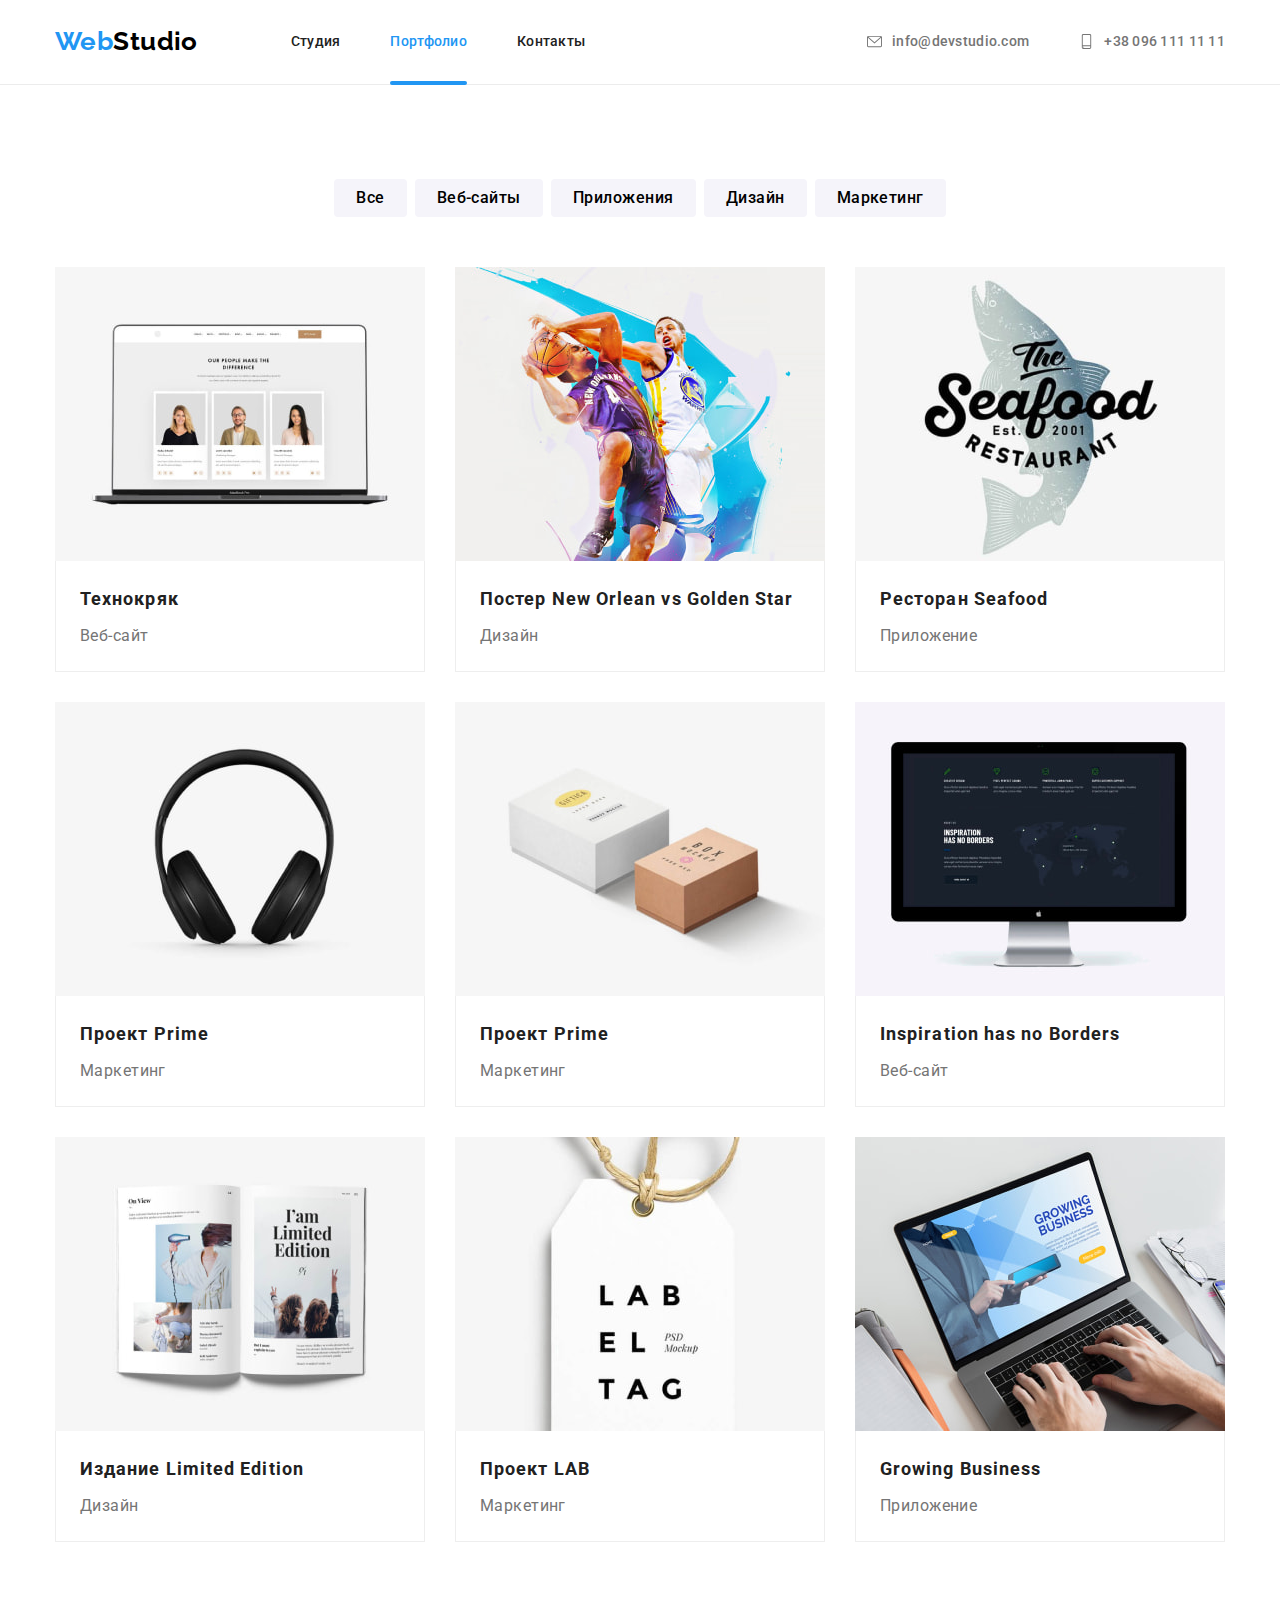
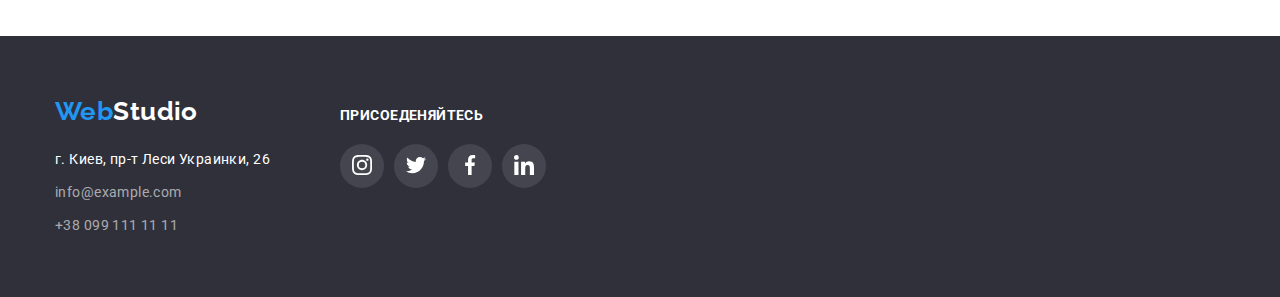
==== portfolio.html @ c3964452 "123" ====
<!DOCTYPE html>
<html lang="ru">
  <head>
    <meta charset="UTF-8" />
    <meta http-equiv="X-UA-Compatible" content="IE=edge" />
    <meta name="viewport" content="width=device-width, initial-scale=1.0" />
    <link
      rel="stylesheet"
      href="https://cdnjs.cloudflare.com/ajax/libs/modern-normalize/1.1.0/modern-normalize.min.css"
    />
    <link rel="stylesheet" href="./css/syles.css" />
    <link rel="preconnect" href="https://fonts.googleapis.com" />
    <link rel="preconnect" href="https://fonts.gstatic.com" crossorigin />
    <link
      href="https://fonts.googleapis.com/css2?family=Raleway:wght@700&display=swap"
      rel="stylesheet"
    />
    <link
      href="https://fonts.googleapis.com/css2?family=Roboto:wght@400;500;700;900&display=swap"
      rel="stylesheet"
    />

    <title>Document</title>
  </head>
  <body>
    <header>
      <div class="container flex">
        <nav class="nav-menu">
          <a class="header-logo-link" href="./index.html"
            ><p class="header-logo">
              <span class="header-logo-web">Web</span>Studio
            </p>
          </a>
          <ul class="list-settings">
            <li class="menu-list no-margin-left">
              <a class="menu-list-item" href="./index.html">Студия</a>
            </li>
            <li class="menu-list">
              <a class="menu-list-item active" href="./portfolio.html"
                >Портфолио</a
              >
            </li>
            <li class="menu-list">
              <a class="menu-list-item" href="">Контакты</a>
            </li>
          </ul>
        </nav>
        <ul class="list-settings-contacts">
          <li class="menu-list">
            <a class="contact-list-item-mail" href="mailto:info@devstudio.com">
              <svg class="mail-icon">
                <use href="./images/symbol-defs.svg#icon-envelope-1"></use>
              </svg>
              info@devstudio.com
            </a>
          </li>
          <li class="menu-list">
            <a class="contact-list-item-phone" href="tel:+380991111111">
              <svg class="phone-icon">
                <use href="./images/symbol-defs.svg#icon-smartphone-1"></use>
              </svg>
              +38 096 111 11 11
            </a>
          </li>
        </ul>
      </div>
    </header>
    <main>
      <section class="section">
        <div class="container">
          <h1 class="visually-hidden">Наши проекты</h1>
          <ul class="list-settings-buttons">
            <li class="button-item">
              <button type="button" class="button">Все</button>
            </li>
            <li class="button-item">
              <button type="button" class="button">Веб-сайты</button>
            </li>
            <li class="button-item">
              <button type="button" class="button">Приложения</button>
            </li>
            <li class="button-item">
              <button type="button" class="button">Дизайн</button>
            </li>
            <li class="button-item">
              <button type="button" class="button">Маркетинг</button>
            </li>
          </ul>
          <ul class="list-projects">
            <li class="project-cards">
              <a class="procject-cards-link no-padding cards-shadow" href=""
                ><div class="project-hover-wrap">
                  <img
                    width="370"
                    height="294"
                    src="images/Technocrack.jpg"
                    alt="Technocrack"
                  />
                  <p class="project-wrap-text">
                    Ресурс предлагает комплексные предложения с разным уровнем
                    функционала и сервисов. Все это позволит посетителю получить
                    исчерпывающие сведения о компании или частном лице.
                  </p>
                </div>
                <div class="card-box">
                  <h2 class="project-name">Технокряк</h2>
                  <p class="project-description">Веб-сайт</p>
                </div></a
              >
            </li>
            <li class="project-cards">
              <a class="procject-cards-link no-padding cards-shadow" href=""
                ><div class="project-hover-wrap">
                  <img
                    width="370"
                    height="294"
                    src="images/NewOrleanVsGoldenStar.jpg"
                    alt="NewOrleanVsGoldenStar"
                  />
                  <p class="project-wrap-text">
                    Ресурс предлагает комплексные предложения с разным уровнем
                    функционала и сервисов. Все это позволит посетителю получить
                    исчерпывающие сведения о компании или частном лице.
                  </p>
                </div>
                <div class="card-box">
                  <h2 class="project-name">Постер New Orlean vs Golden Star</h2>
                  <p class="project-description">Дизайн</p>
                </div></a
              >
            </li>
            <li class="project-cards">
              <a class="procject-cards-link no-padding cards-shadow" href=""
                ><div class="project-hover-wrap">
                  <img
                    width="370"
                    height="294"
                    src="images/Seafood.jpg"
                    alt="Seafood"
                  />
                  <p class="project-wrap-text">
                    Ресурс предлагает комплексные предложения с разным уровнем
                    функционала и сервисов. Все это позволит посетителю получить
                    исчерпывающие сведения о компании или частном лице.
                  </p>
                </div>
                <div class="card-box">
                  <h2 class="project-name">Ресторан Seafood</h2>
                  <p class="project-description">Приложение</p>
                </div></a
              >
            </li>
            <li class="project-cards">
              <a class="procject-cards-link no-padding cards-shadow" href=""
                ><div class="project-hover-wrap">
                  <img
                    width="370"
                    height="294"
                    src="images/PrimeProject.jpg"
                    alt="PrimeProject"
                  />
                  <p class="project-wrap-text">
                    Ресурс предлагает комплексные предложения с разным уровнем
                    функционала и сервисов. Все это позволит посетителю получить
                    исчерпывающие сведения о компании или частном лице.
                  </p>
                </div>
                <div class="card-box">
                  <h2 class="project-name">Проект Prime</h2>
                  <p class="project-description">Маркетинг</p>
                </div></a
              >
            </li>
            <li class="project-cards">
              <a class="procject-cards-link no-padding cards-shadow" href=""
                ><div class="project-hover-wrap">
                  <img
                    width="370"
                    height="294"
                    src="images/BoxesProject.jpg"
                    alt="BoxesProject"
                  />
                  <p class="project-wrap-text">
                    Ресурс предлагает комплексные предложения с разным уровнем
                    функционала и сервисов. Все это позволит посетителю получить
                    исчерпывающие сведения о компании или частном лице.
                  </p>
                </div>
                <div class="card-box">
                  <h2 class="project-name">Проект Prime</h2>
                  <p class="project-description">Маркетинг</p>
                </div></a
              >
            </li>
            <li class="project-cards">
              <a class="procject-cards-link no-padding cards-shadow" href=""
                ><div class="project-hover-wrap">
                  <img
                    width="370"
                    height="294"
                    src="images/InspirationHasNoBorders.jpg"
                    alt="InspirationHasNoBorders"
                  />
                  <p class="project-wrap-text">
                    Ресурс предлагает комплексные предложения с разным уровнем
                    функционала и сервисов. Все это позволит посетителю получить
                    исчерпывающие сведения о компании или частном лице.
                  </p>
                </div>
                <div class="card-box">
                  <h2 class="project-name">Inspiration has no Borders</h2>
                  <p class="project-description">Веб-сайт</p>
                </div></a
              >
            </li>
            <li class="project-cards">
              <a class="procject-cards-link no-padding cards-shadow" href=""
                ><div class="project-hover-wrap">
                  <img
                    width="370"
                    height="294"
                    src="images/LimitedEdition.jpg"
                    alt="LimitedEdition"
                  />
                  <p class="project-wrap-text">
                    Ресурс предлагает комплексные предложения с разным уровнем
                    функционала и сервисов. Все это позволит посетителю получить
                    исчерпывающие сведения о компании или частном лице.
                  </p>
                </div>
                <div class="card-box">
                  <h2 class="project-name">Издание Limited Edition</h2>
                  <p class="project-description">Дизайн</p>
                </div></a
              >
            </li>
            <li class="project-cards">
              <a class="procject-cards-link no-padding cards-shadow" href=""
                ><div class="project-hover-wrap">
                  <img
                    width="370"
                    height="294"
                    src="images/LabProject.jpg"
                    alt="LabProject"
                  />
                  <p class="project-wrap-text">
                    Ресурс предлагает комплексные предложения с разным уровнем
                    функционала и сервисов. Все это позволит посетителю получить
                    исчерпывающие сведения о компании или частном лице.
                  </p>
                </div>
                <div class="card-box">
                  <h2 class="project-name">Проект LAB</h2>
                  <p class="project-description">Маркетинг</p>
                </div></a
              >
            </li>
            <li class="project-cards">
              <a class="procject-cards-link no-padding cards-shadow" href=""
                ><div class="project-hover-wrap">
                  <img
                    width="370"
                    height="294"
                    src="images/GrowingBusiness.jpg"
                    alt="GrowingBusiness"
                  />
                  <p class="project-wrap-text">
                    Ресурс предлагает комплексные предложения с разным уровнем
                    функционала и сервисов. Все это позволит посетителю получить
                    исчерпывающие сведения о компании или частном лице.
                  </p>
                </div>
                <div class="card-box">
                  <h2 class="project-name">Growing Business</h2>
                  <p class="project-description">Приложение</p>
                </div></a
              >
            </li>
          </ul>
        </div>
      </section>
    </main>
    <footer class="footer-background">
      <div class="container flex baseline">
        <div>
          <a class="footer-logo-link" href="./index.html">
            <span class="footer-logo-web">Web</span>Studio
          </a>
          <address class="footer-adress-margin flex">
            <ul>
              <li class="footer-item">
                <a class="footer-adress" href=""
                  >г. Киев, пр-т Леси Украинки, 26</a
                >
              </li>
              <li class="footer-item">
                <a class="footer-link" href="mailto:info@example.com"
                  >info@example.com</a
                >
              </li>
              <li class="footer-item">
                <a class="footer-link" href="tel:+380991111111"
                  >+38 099 111 11 11</a
                >
              </li>
            </ul>
          </address>
        </div>
        <div class="footer-follow-block">
          <p class="follow-text">ПРИСОЕДЕНЯЙТЕСЬ</p>
          <ul class="footer-list-icons flex">
            <li class="footer-list-icons-item">
              <button class="footer-button-icons-follow">
                <svg class="footer-follow-us-icons">
                  <use href="./images/symbol-defs.svg#icon-instagram-2"></use>
                </svg>
              </button>
            </li>
            <li class="footer-list-icons-item">
              <button class="footer-button-icons-follow">
                <svg class="footer-follow-us-icons">
                  <use href="./images/symbol-defs.svg#icon-twitter-1"></use>
                </svg>
              </button>
            </li>
            <li class="footer-list-icons-item">
              <button class="footer-button-icons-follow">
                <svg class="footer-follow-us-icons">
                  <use href="./images/symbol-defs.svg#icon-facebook-1"></use>
                </svg>
              </button>
            </li>
            <li class="footer-list-icons-item">
              <button class="footer-button-icons-follow">
                <svg class="footer-follow-us-icons">
                  <use href="./images/symbol-defs.svg#icon-linkedin-1"></use>
                </svg>
              </button>
            </li>
          </ul>
        </div>
      </div>
    </footer>
  </body>
</html>
---- css/syles.css ----
/*----------------------------- GLOBAL -----------------------------*/
*,
*::after,
*::before {
  box-sizing: border-box;
}

.section {
  padding-top: 94px;
  padding-bottom: 94px;
}

.section-no-padding-top {
  padding-top: 0;
}

.section-no-padding-bottom {
  padding-bottom: 0;
}

ul {
  list-style: none;
  margin: 0;
  padding: 0;
}

img {
  display: block;
  max-width: 100%;
  width: auto;
}

h1,
h2,
h3,
h4,
h5,
h6,
p {
  margin: 0;
  padding: 0;
}
a {
  margin: 0;
  padding: 0;
}
:root {
  --text-color: #212121;
  --active-elemnts: #2196f3;
  --footer-background-color: #2f303a;
  --grey-color: #757575;
  --white-color: #ffffff;
  --background-white-grey: #f5f4fa;
  --hero-background-color: #2f303a;
  --icon-color: #afb1b8;
  --footer-button-background-color: rgba(255, 255, 255, 0.1);
}

body {
  font-family: "Roboto", sans-serif;
  font-size: 14px;
  line-height: 1.14;
  background-color: var(--white-color);
  color: var(--textcolor);
  letter-spacing: 0.03em;
}

header {
  border-bottom: 1px solid #ececec;
}

.container {
  padding-left: 15px;
  padding-right: 15px;
  margin-left: auto;
  margin-right: auto;
  width: 1200px;
}

.flex {
  display: flex;
  align-items: center;
}

.visually-hidden {
  position: absolute;
  clip: rect(0 0 0 0);
  width: 1px;
  height: 1px;
  margin: -1px;
}

.list-settings {
  display: flex;
  font-weight: 500;
  letter-spacing: 0.02em;
}

.contact-list-item {
  text-decoration: none;
  font-weight: 500;
  letter-spacing: 0.02em;
  color: var(--grey-color);
}

.no-padding {
  padding: 0;
}

.backdrop {
  width: 100%;
  height: 100%;
  position: fixed;
  top: 0;
  background: rgba(0, 0, 0, 0.2);
  transition: opacity 1000ms, visibility 1000ms;
}

.modal {
  width: 528px;
  min-height: 581px;
  background-color: white;
  border-radius: 4px;
  position: absolute;
  top: 50%;
  left: 50%;
  transform: translate(-50%, -50%);
}

.modal-button-close {
  position: absolute;
  top: 8px;
  right: 8px;
  border-radius: 50%;
  border: none;
  background-color: #ffffff;
  width: 30px;
  height: 30px;
  border: 1px solid rgba(0, 0, 0, 0.1);
  cursor: pointer;
}
.svg-icon-close-button {
  width: 18px;
  height: 18px;
  position: absolute;
  top: 50%;
  left: 50%;
  transform: translate(-50%, -50%);
}

.is-hidden {
  opacity: 0;
  pointer-events: none;
  visibility: hidden;
}

/*----------------------------- HEADER -----------------------------*/

.header-block {
  display: flex;
  align-items: center;
}

.nav-menu {
  display: flex;
  align-items: center;
}

.header-logo {
  color: #000000;
  font-family: "Raleway", sans-serif;
  font-weight: 700;
  font-size: 26px;
  line-height: 31px;
}

.header-logo-web {
  color: var(--active-elemnts);
  font-family: "Raleway", sans-serif;
  font-weight: 700;
  font-size: 26px;
  line-height: 31px;
}

.header-logo-link {
  margin-right: 93px;
  padding: 24px 0 24px 0;
  text-decoration: none;
}

.menu-list-item {
  padding: 34px 0px;
  text-decoration: none;
  color: var(--text-color);
  transition: color 250ms cubic-bezier(0.4, 0, 0.2, 1);
  position: relative;
}

.active {
  color: var(--active-elemnts);
}

.active::after {
  content: "";
  position: absolute;
  left: 0;
  bottom: -1px;

  width: 100%;
  height: 4px;

  background: var(--active-elemnts);
  border-radius: 2px;
}

.menu-list {
  display: flex;
  align-items: baseline;
  margin-left: 50px;
  text-decoration: none;
  color: var(--text-color);
}

.no-margin-left {
  margin-left: 0;
}

.menu-list-item:hover {
  color: var(--active-elemnts);
}

.contact-list-item:hover {
  color: var(--active-elemnts);
}

.contact-list-item-mail {
  align-items: center;
  padding: 30px 0;
  display: flex;
  text-decoration: none;
  font-weight: 500;
  letter-spacing: 0.02em;
  color: var(--grey-color);
  transition: color 250ms cubic-bezier(0.4, 0, 0.2, 1);
}

.contact-list-item-mail:hover {
  color: var(--active-elemnts);
}

.contact-list-item-phone {
  align-items: center;
  display: flex;
  padding: 30px 0;
  text-decoration: none;
  font-weight: 500;
  letter-spacing: 0.02em;
  color: var(--grey-color);
  transition: color 250ms cubic-bezier(0.4, 0, 0.2, 1);
}

.contact-list-item-phone:hover {
  color: var(--active-elemnts);
}

.list-settings-contacts {
  margin-left: auto;
  display: flex;
  align-items: baseline;
  font-weight: 500;
  letter-spacing: 0.02em;
}

.mail-icon {
  margin-right: 10px;
  fill: currentColor;
  width: 15px;
  height: 15px;
}

.phone-icon {
  margin-right: 10px;
  fill: currentColor;
  width: 15px;
  height: 15px;
}

/*----------------------------- FOOTER -----------------------------*/

.footer-adress-margin {
  margin-top: 20px;
}

.footer-background {
  padding-top: 60px;
  padding-bottom: 60px;
  background: var(--footer-background-color);
  color: var(--white-color);
}

.footer-logo-web {
  color: var(--active-elemnts);
  font-family: "Raleway", sans-serif;
  font-weight: 700;
  font-size: 26px;
  line-height: 1.19;
}

.footer-logo-link {
  display: block;
  text-decoration: none;
  color: var(--white-color);
  font-family: "Raleway", sans-serif;
  font-weight: 700;
  font-size: 26px;
  line-height: 1.19;
}

.footer-adress {
  font-style: normal;
  font-weight: 400;
  line-height: 24px;
  color: var(--white-color);
  text-decoration: none;
}

.footer-item {
  margin-top: 9px;
}

.footer-item:first-child {
  margin-top: 0px;
}

.footer-link {
  font-style: normal;
  text-decoration: none;
  font-weight: 400;
  line-height: 24px;
  color: rgba(255, 255, 255, 0.6);
  text-decoration: none;
}

.footer-follow-block {
  margin-left: 70px;
}

.footer-follow-us-icons {
  cursor: pointer;
  width: 20px;
  height: 20px;
}

.footer-list-icons-item {
  margin-right: 10px;
}

.footer-list-icons-item:last-child {
  margin-right: 0px;
}

.footer-list-icons {
  margin: 20px 0 0 0;
}

.footer-button-icons-follow {
  cursor: pointer;
  width: 44px;
  height: 44px;
  border: none;
  border-radius: 50%;
  background: var(--footer-button-background-color);
  fill: var(--white-color);
  transition: background 250ms cubic-bezier(0.4, 0, 0.2, 1);
}

.footer-button-icons-follow:hover {
  background: var(--active-elemnts);
  fill: var(--white-color);
}

.follow-text {
  font-style: normal;
  font-weight: 700;
  font-size: 14px;
  line-height: 1.14;
  letter-spacing: 0.03em;
  text-transform: uppercase;
}

.baseline {
  align-items: baseline;
}

/*----------------------------- STUDIO(MAIN PAGE) -----------------------------*/

.name-section {
  margin-bottom: 50px;
  text-align: center;
  font-weight: 700;
  font-size: 36px;
  line-height: 1.16;
}

.what-we-do {
  margin-bottom: 50px;
  text-align: center;
  font-weight: 700;
  font-size: 36px;
  line-height: 1.16;
}

/*----------------------------- SECTION-1 -----------------------------*/

.hero {
  max-width: 1600px;
  background-color: var(--hero-background-color);
  padding: 200px 0 200px 0;
  background-image: linear-gradient(
      to right,
      rgba(47, 48, 58, 0.4),
      rgba(47, 48, 58, 0.4)
    ),
    url("../images/hero-background.jpg");
  background-repeat: no-repeat;
  background-position: center;
  margin: 0 auto;
}

.hero-text {
  width: 696px;
  margin: 0 auto;
  text-align: center;
  font-weight: 900;
  font-size: 44px;
  line-height: 1.36;
  letter-spacing: 0.06em;
  text-transform: uppercase;
  color: var(--white-color);
}

.hero-button {
  border: none;
  margin: 30px auto 0 auto;
  display: block;
  margin-top: 30px;
  height: 50px;
  width: 200px;
  box-shadow: 0px 4px 4px rgba(0, 0, 0, 0.15);
  background: var(--active-elemnts);
  border-radius: 4px;
  font-weight: 700;
  font-size: 16px;
  line-height: 1.88;
  letter-spacing: 0.06em;
  color: var(--white-color);
  cursor: pointer;
}

/*----------------------------- SECTION-2 -----------------------------*/

.about-us-blocks {
  width: 270px;
  margin-right: 30px;
}

.about-us-blocks:last-child {
  margin-right: 0;
}

.about-us-list-head {
  margin-bottom: 10px;
  font-weight: 700;
  font-size: 14px;
  text-transform: uppercase;
}

.about-us-list-text {
  font-weight: 400;
  line-height: 1.71;
  color: var(--grey-color);
  letter-spacing: 0.03em;
}

.about-us-svg {
  width: 70px;
  height: 70px;
}

.about-us-svg-container {
  justify-content: center;
  align-items: center;
  display: flex;
  margin-bottom: 30px;
  border-radius: 4px;
  width: 270px;
  height: 120px;
  background-color: var(--background-white-grey);
}

/*----------------------------- SECTION-3 -----------------------------*/

.wdw-div {
  position: relative;
}

.wdw-description {
  position: absolute;
  background: rgba(47, 48, 58, 0.8);
  width: 100%;
  height: 70px;
  bottom: 0px;
  display: flex;
  align-items: center;
  justify-content: center;
  color: var(--white-color);
  font-style: normal;
  font-weight: 700;
  font-size: 14px;
  line-height: 114;
  text-align: center;
  letter-spacing: 0.03em;
  text-transform: uppercase;
}
/*----------------------------- SECTION-4 -----------------------------*/

.cards-wdw {
  margin-right: 30px;
}
.cards {
  margin-right: 30px;
  background: var(--white-color);
  box-shadow: 0px 1px 3px rgba(0, 0, 0, 0.12), 0px 1px 1px rgba(0, 0, 0, 0.14),
    0px 2px 1px rgba(0, 0, 0, 0.2);
  border-radius: 0px 0px 4px 4px;
}

.cards:last-child {
  margin-right: 0;
}

.our-team-background {
  background: var(--background-white-grey);
}

.our-teammate {
  margin-bottom: 10px;
  text-align: center;
  font-weight: 500;
  font-size: 16px;
  color: var(--text-color);
}

.our-teammate-description {
  text-align: center;
  font-weight: 400;
  font-size: 16px;
  color: var(--grey-color);
}

.follow-us-icons {
  cursor: pointer;
  width: 20px;
  height: 20px;
}

.list-icons-item {
  margin-right: 10px;
}

.list-icons-item:last-child {
  margin-right: 0px;
}

.list-icons {
  margin-top: 16px;
}

.button-icons-follow {
  cursor: pointer;
  width: 44px;
  height: 44px;
  border: none;
  border-radius: 50%;
  background: none;
  fill: var(--icon-color);
  transition: background 250ms cubic-bezier(0.4, 0, 0.2, 1);
}

.button-icons-follow:hover {
  background: var(--active-elemnts);
  fill: var(--white-color);
}

.our-teammate-block {
  padding: 30px 32px;
}

/*----------------------------- SECTION 5 -----------------------------*/

.client-button {
  display: block;
  justify-content: center;
  align-items: center;
  border-radius: 4px;
  border: 1px solid var(--icon-color);
  fill: var(--icon-color);
  transition: fill 250ms cubic-bezier(0.4, 0, 0.2, 1);
}

.client-button:hover {
  fill: var(--active-elemnts);
  border-color: var(--active-elemnts);
}

.client-list {
  margin-right: 30px;
}

.client-list:last-child {
  margin-right: 0;
}

.client-logo {
  justify-content: center;
  align-items: center;
  width: 170px;
  height: 92px;
  padding: 16px 32px;
}
/*----------------------------- PORTFOLIO -----------------------------*/

/*----------------------------- SECTION-1 -----------------------------*/

.button {
  padding: 6px 22px;
  display: block;
  background: var(--background-white-grey);
  border-radius: 4px;
  border-style: none;
  font-weight: 500;
  font-size: 16px;
  line-height: 1.62;
  text-align: center;
  letter-spacing: 0.03em;
  transition: background 250ms cubic-bezier(0.4, 0, 0.2, 1);
}

.button:hover {
  color: var(--white-color);
  border-radius: 4px;
  background: var(--active-elemnts);
  box-shadow: 0px 3px 1px rgba(0, 0, 0, 0.1), 0px 1px 2px rgba(0, 0, 0, 0.08),
    0px 2px 2px rgba(0, 0, 0, 0.12);
  cursor: pointer;
  font-weight: 500;
  font-size: 16px;
  line-height: 1.62;
}

.project-name {
  font-weight: 700;
  font-size: 18px;
  line-height: 2;
  letter-spacing: 0.06em;
  color: var(--text-color);
}

.project-description {
  margin-top: 4px;
  font-weight: 400;
  font-size: 16px;
  line-height: 1.88;
  color: var(--grey-color);
}

.list-projects {
  margin-top: 50px;
  margin-top: -30px;
  display: flex;
  flex-wrap: wrap;
}

.project-cards {
  margin-top: 30px;
  margin-right: 30px;
}

.project-cards:nth-child(3n + 3) {
  margin-right: 0;
}

.list-settings-buttons {
  margin-bottom: 50px;
  display: flex;
  justify-content: center;
}

.button-item {
  margin-right: 8px;
}

.button-item:last-child {
  margin-right: 0;
}

.card-box {
  padding: 20px 24px 20px 24px;
  background: var(--white-color);
  border-bottom: 1px solid #eeeeee;
  border-left: 1px solid #eeeeee;
  border-right: 1px solid #eeeeee;
  box-sizing: border-box;
}

.procject-cards-link {
  text-decoration: none;
  display: block;
}

.procject-cards-link:hover {
  box-shadow: 0px 1px 1px rgba(0, 0, 0, 0.12), 0px 4px 4px rgba(0, 0, 0, 0.06),
    1px 4px 6px rgba(0, 0, 0, 0.16);
}

.project-cards:hover .project-wrap-text {
  transform: translateY(0%);
}

.project-hover-wrap {
  position: relative;
  overflow: hidden;
}

.project-wrap-text {
  position: absolute;
  height: 101%;
  background-color: rgba(33, 150, 243, 0.9);
  font-style: normal;
  font-weight: 400;
  font-size: 18px;
  line-height: 1.56;
  letter-spacing: 0.03em;
  color: var(--white-color);
  top: 0;
  transform: translateY(100%);
  transition: transform 250ms linear;
  padding: 63px 24px;
}
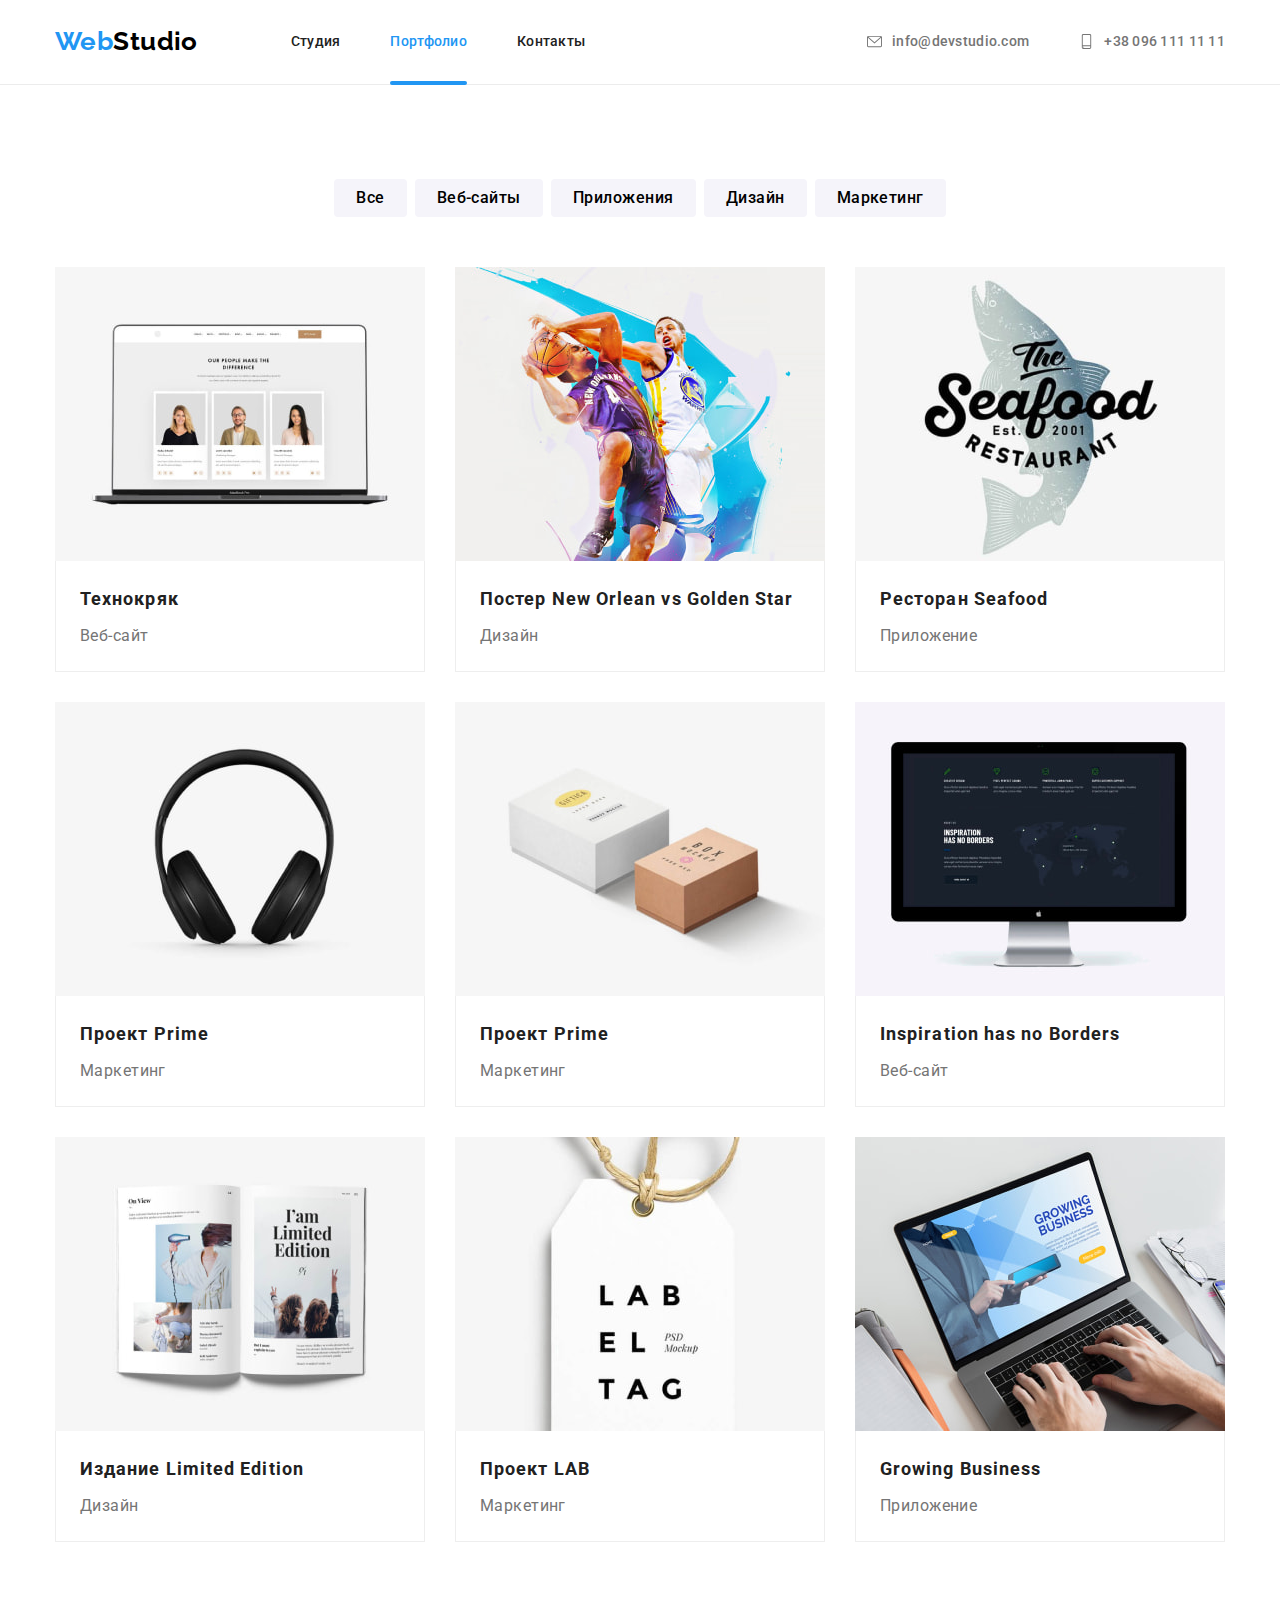
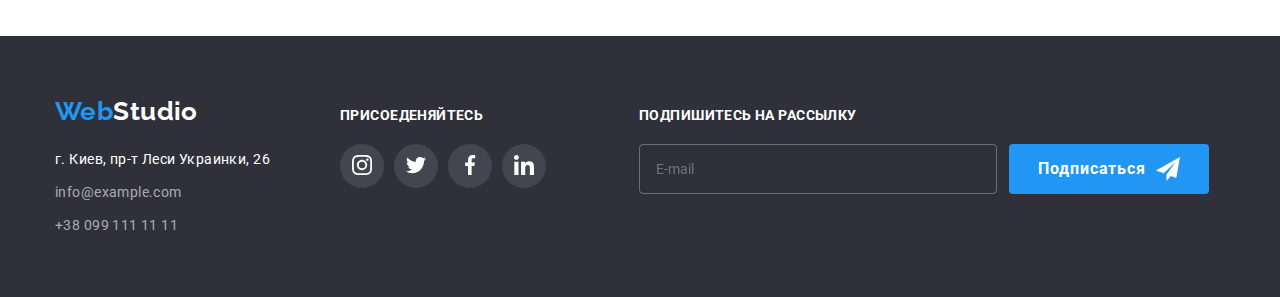
==== commit 1529b4d4: "12" ====
--- a/portfolio.html
+++ b/portfolio.html
@@ -339,6 +339,23 @@
             </li>
           </ul>
         </div>
+        <div>
+          <span class="follow-text">Подпишитесь на рассылку</span>
+          <div class="flex baseline">
+            <input
+              placeholder="E-mail"
+              class="mail-input"
+              type="mail"
+              name="mail"
+            />
+            <button type="submit" class="button-telegram">
+              Подписаться
+              <svg class="svg-telegram">
+                <use href="/images/symbol-defs.svg#icon-icon-send"></use>
+              </svg>
+            </button>
+          </div>
+        </div>
       </div>
     </footer>
   </body>
--- a/css/syles.css
+++ b/css/syles.css
@@ -36,14 +36,17 @@
 h4,
 h5,
 h6,
-p {
+p,
+form {
   margin: 0;
   padding: 0;
 }
+
 a {
   margin: 0;
   padding: 0;
 }
+
 :root {
   --text-color: #212121;
   --active-elemnts: #2196f3;
@@ -343,6 +346,7 @@
 
 .footer-follow-block {
   margin-left: 70px;
+  margin-right: 93px;
 }
 
 .footer-follow-us-icons {
@@ -390,6 +394,52 @@
 
 .baseline {
   align-items: baseline;
+}
+
+.button-telegram {
+  width: 200px;
+  height: 50px;
+  background-color: var(--active-elemnts);
+  border: none;
+  border-radius: 4px;
+  display: flex;
+  font-weight: 700;
+  font-size: 16px;
+  line-height: 1.88;
+  align-items: center;
+  text-align: center;
+  letter-spacing: 0.06em;
+  color: #ffffff;
+  justify-content: center;
+  margin-left: 12px;
+}
+
+.button-telegram:hover {
+  box-shadow: 0px 4px 4px rgba(0, 0, 0, 0.15);
+  transition: box-shadow 250ms cubic-bezier(0.4, 0, 0.2, 1);
+  cursor: pointer;
+}
+
+.svg-telegram {
+  fill: var(--white-color);
+  width: 24px;
+  height: 24px;
+  margin-left: 10px;
+}
+
+.mail-input {
+  display: flex;
+  border: 1px solid rgba(255, 255, 255, 0.3);
+  filter: drop-shadow(0px 4px 4px rgba(0, 0, 0, 0.15));
+  border-radius: 4px;
+  background: none;
+  width: 358px;
+  height: 50px;
+  padding: 15px 16px;
+  color: var(--white-color);
+  margin-top: 20px;
+  outline: none;
+  cursor: pointer;
 }
 
 /*----------------------------- STUDIO(MAIN PAGE) -----------------------------*/
@@ -628,6 +678,153 @@
   height: 92px;
   padding: 16px 32px;
 }
+
+/*----------------------------- BACKDROP -----------------------------*/
+
+.form-container {
+  padding: 40px;
+}
+
+.form-topic {
+  font-style: normal;
+  font-weight: 700;
+  font-size: 20px;
+  line-height: 23px;
+  text-align: center;
+  letter-spacing: 0.03em;
+}
+
+.form-block {
+  display: flex;
+  flex-direction: column;
+}
+
+.label-settings {
+  display: block;
+  margin: 0;
+  cursor: pointer;
+}
+
+.form-name {
+  margin-top: 10px;
+  margin-bottom: 4px;
+  font-style: normal;
+  font-weight: 400;
+  font-size: 12px;
+  line-height: 1.16;
+  letter-spacing: 0.01em;
+  color: var(--grey-color);
+}
+
+.form-name:first-child {
+  display: block;
+  margin-top: 12px;
+}
+
+.input-settings {
+  border: 1px solid rgba(33, 33, 33, 0.2);
+  border-radius: 4px;
+  width: 100%;
+  outline: none;
+  cursor: pointer;
+  resize: none;
+}
+
+.input-settings:focus {
+  border: 1px solid var(--active-elemnts);
+  border-radius: 4px;
+  width: 100%;
+  outline: none;
+  transition: border 250ms cubic-bezier(0.4, 0, 0.2, 1);
+}
+
+.input-settings:focus + .form-svg-settings {
+  fill: #2196f3;
+  transition: fill 250ms cubic-bezier(0.4, 0, 0.2, 1);
+}
+
+.textarea-padding {
+  padding: 12px 16px;
+}
+
+.input-padding {
+  padding: 11px 12px 11px 41px;
+}
+
+.form-svg-settings {
+  position: absolute;
+  width: 18px;
+  height: 18px;
+  top: 28px;
+  left: 13px;
+}
+
+.form-div {
+  position: relative;
+}
+
+.check-text {
+  display: flex;
+  margin-right: 7px;
+}
+
+.check-text::before {
+  content: "";
+  width: 16px;
+  height: 15px;
+  border: 2px solid #212121;
+  border-radius: 2px;
+  display: block;
+  align-items: center;
+  justify-content: center;
+  margin-right: 7px;
+}
+
+.input-check:checked + .check-text::before {
+  background-color: var(--active-elemnts);
+  border: 2px solid var(--active-elemnts);
+  background-image: url(../images/Vector.svg);
+}
+
+.policy {
+  text-decoration: none;
+  margin-left: 4px;
+  color: var(--active-elemnts);
+  border-bottom: 1px solid var(--active-elemnts);
+  display: block;
+  align-items: center;
+  justify-content: center;
+}
+
+.submit-button {
+  color: var(--white-color);
+  background-color: var(--active-elemnts);
+  border-radius: 4px;
+  width: 200px;
+  height: 50px;
+  margin: 30px auto 0 auto;
+  border: none;
+  display: block;
+  font-weight: 700;
+  font-size: 16px;
+  line-height: 1.88;
+  align-items: center;
+  text-align: center;
+  letter-spacing: 0.06em;
+  cursor: pointer;
+}
+
+.submit-button:hover {
+  box-shadow: 0px 4px 4px rgba(0, 0, 0, 0.15);
+  transition: box-shadow 250ms cubic-bezier(0.4, 0, 0.2, 1);
+}
+
+.policy-div {
+  margin-top: 20px;
+  display: flex;
+  justify-content: center;
+}
+
 /*----------------------------- PORTFOLIO -----------------------------*/
 
 /*----------------------------- SECTION-1 -----------------------------*/
